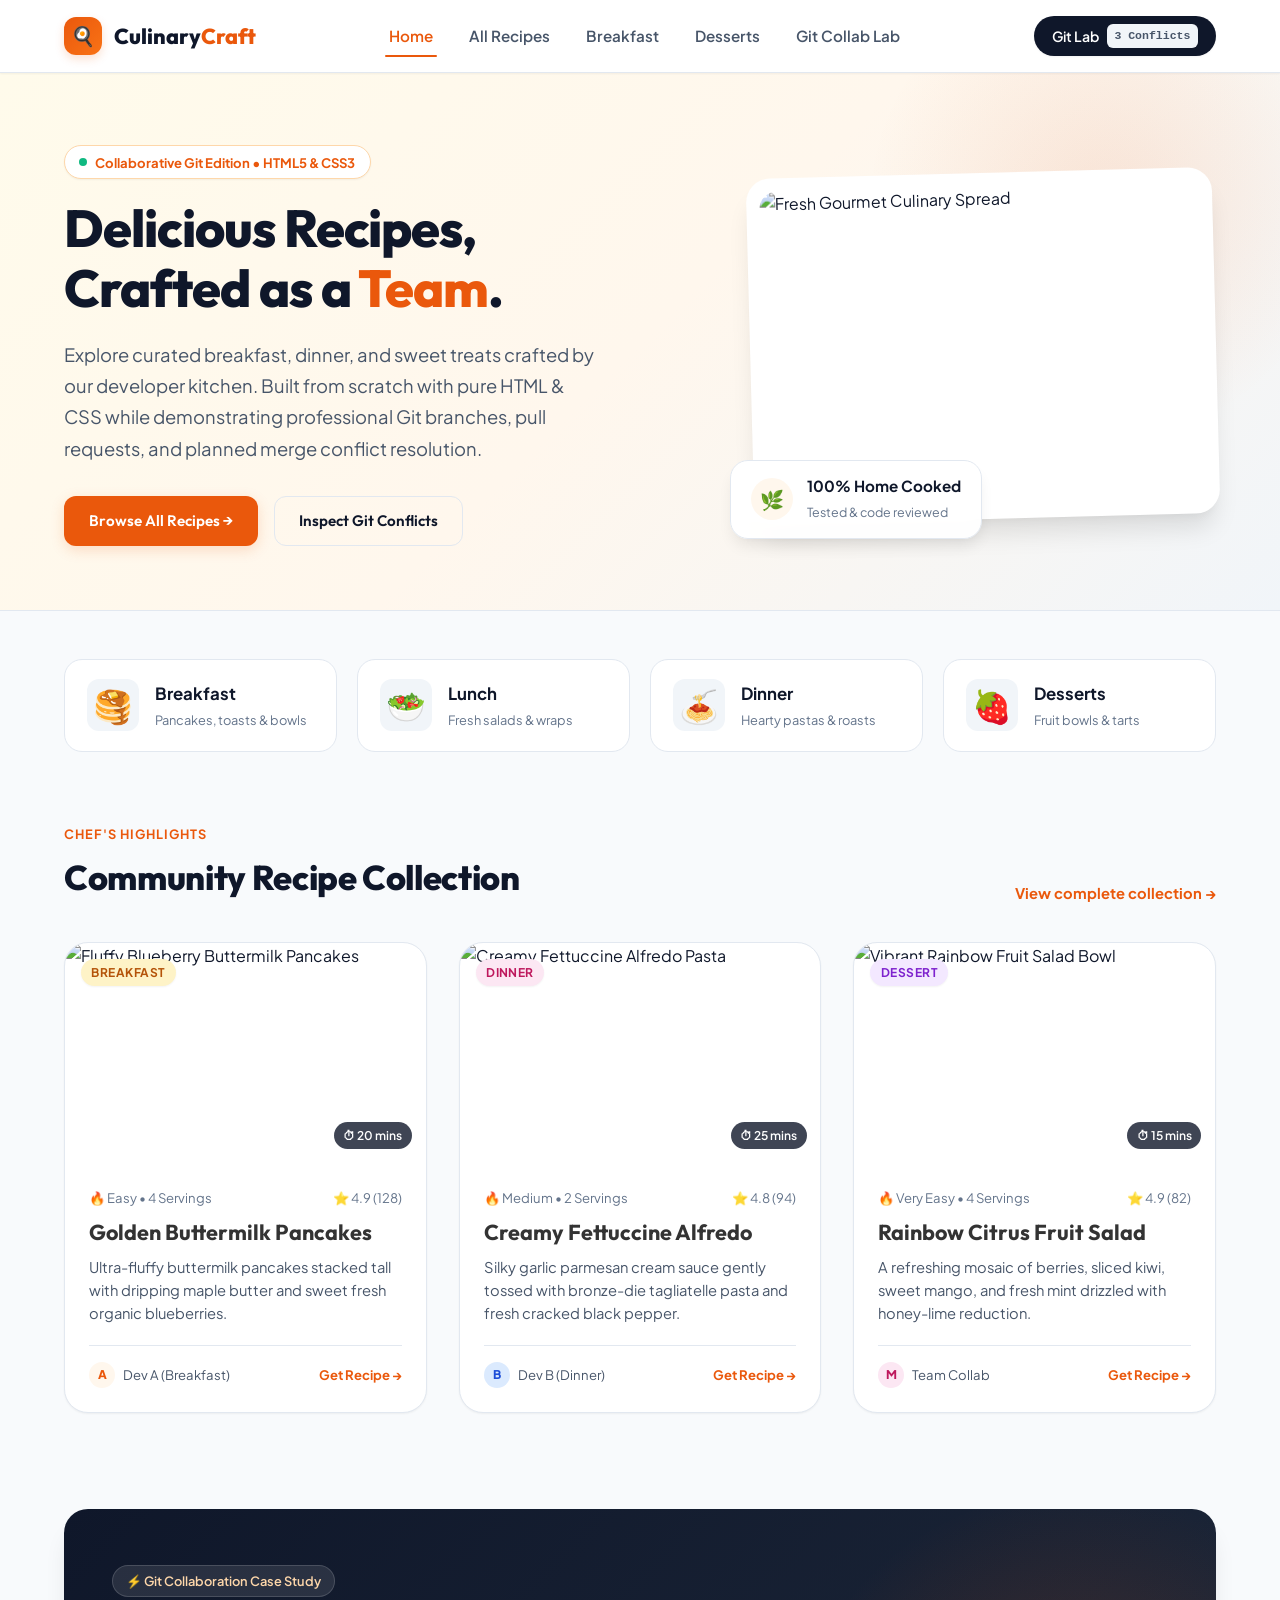
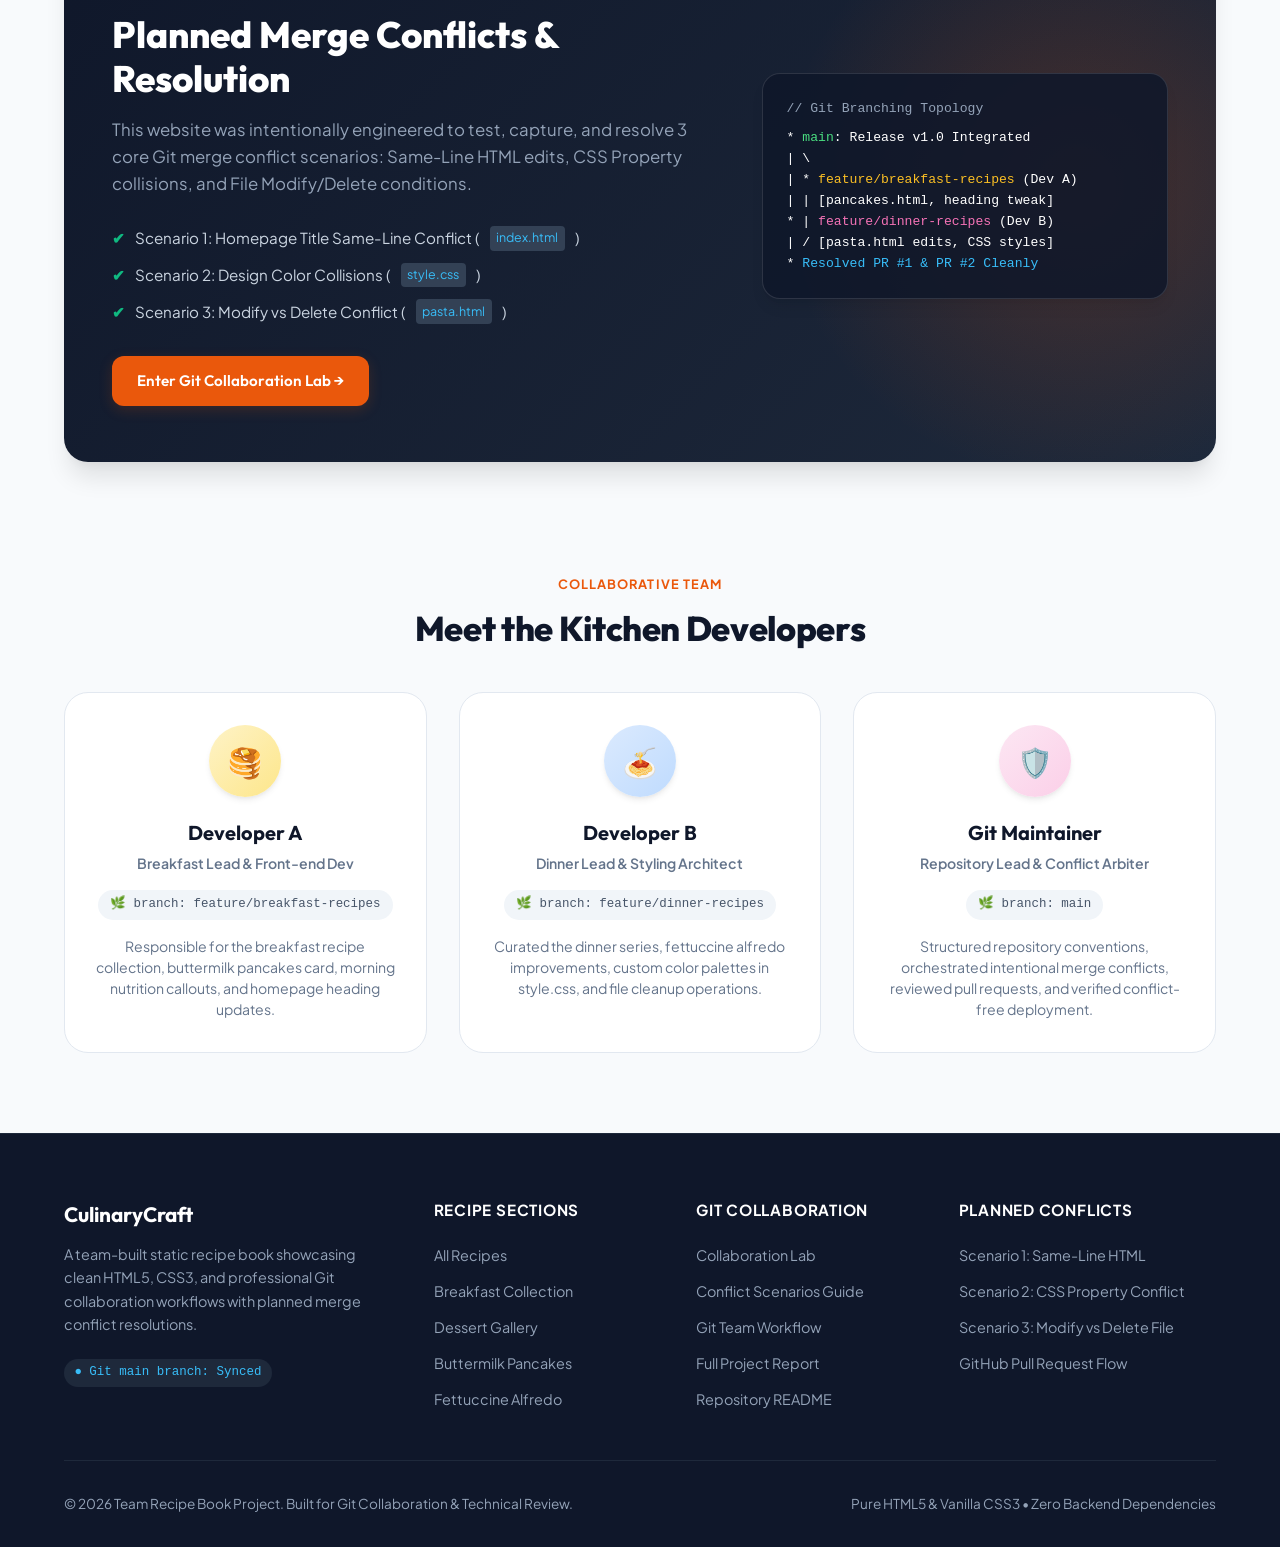
==== index.html @ 3c0c195a "feat: initial Team Recipe Book website with complete architecture" ====
<!DOCTYPE html>
<html lang="en">
<head>
  <meta charset="UTF-8">
  <meta name="viewport" content="width=device-width, initial-scale=1.0">
  <title>CulinaryCraft — Team Recipe Book & Git Collaboration Lab</title>
  <meta name="description" content="A collaborative recipe website built with HTML5 and CSS3, demonstrating real-world Git branching, merge conflicts, and GitHub pull requests.">
  <link rel="stylesheet" href="css/style.css">
  <link rel="stylesheet" href="css/recipes.css">
</head>
<body>

  <!-- Site Navigation -->
  <header class="site-header">
    <div class="container nav-wrapper">
      <a href="index.html" class="brand-logo" id="brand-logo">
        <span class="logo-badge">🍳</span>
        <span>Culinary<span class="accent">Craft</span></span>
      </a>

      <nav>
        <ul class="nav-links">
          <li><a href="index.html" class="active">Home</a></li>
          <li><a href="pages/recipes.html">All Recipes</a></li>
          <li><a href="pages/breakfast.html">Breakfast</a></li>
          <li><a href="pages/desserts.html">Desserts</a></li>
          <li><a href="pages/collaboration.html">Git Collab Lab</a></li>
        </ul>
      </nav>

      <div class="nav-actions">
        <a href="pages/collaboration.html" class="btn-lab" id="nav-lab-btn">
          <span>Git Lab</span>
          <span class="git-badge-pill">3 Conflicts</span>
        </a>
      </div>
    </div>
  </header>

  <main>
    <!-- Hero Banner -->
    <section class="hero">
      <div class="container hero-grid">
        <div class="hero-content">
          <div class="hero-tagline">
            <span class="dot"></span>
            <span>Collaborative Git Edition • HTML5 & CSS3</span>
          </div>
          <h1>Delicious Recipes,<br>Crafted as a <span class="highlight">Team</span>.</h1>
          <p class="hero-description">
            Explore curated breakfast, dinner, and sweet treats crafted by our developer kitchen. Built from scratch with pure HTML & CSS while demonstrating professional Git branches, pull requests, and planned merge conflict resolution.
          </p>
          <div class="hero-actions">
            <a href="pages/recipes.html" class="btn btn-primary" id="hero-explore-btn">Browse All Recipes →</a>
            <a href="pages/collaboration.html" class="btn btn-outline" id="hero-git-btn">Inspect Git Conflicts</a>
          </div>
        </div>

        <div class="hero-card-preview">
          <div class="hero-image-card">
            <img src="https://images.unsplash.com/photo-1546069901-ba9599a7e63c?auto=format&fit=crop&w=800&q=80" alt="Fresh Gourmet Culinary Spread" loading="eager">
          </div>
          <div class="floating-stat-badge">
            <div class="floating-stat-icon">🌿</div>
            <div class="floating-stat-text">
              <strong>100% Home Cooked</strong>
              <span>Tested & code reviewed</span>
            </div>
          </div>
        </div>
      </div>
    </section>

    <!-- Categories Section -->
    <section class="categories-section">
      <div class="container">
        <div class="categories-grid">
          <a href="pages/breakfast.html" class="category-card" id="cat-breakfast">
            <div class="category-icon">🥞</div>
            <div class="category-info">
              <h3>Breakfast</h3>
              <p>Pancakes, toasts & bowls</p>
            </div>
          </a>

          <a href="pages/recipes.html" class="category-card" id="cat-lunch">
            <div class="category-icon">🥗</div>
            <div class="category-info">
              <h3>Lunch</h3>
              <p>Fresh salads & wraps</p>
            </div>
          </a>

          <a href="pages/recipes.html" class="category-card" id="cat-dinner">
            <div class="category-icon">🍝</div>
            <div class="category-info">
              <h3>Dinner</h3>
              <p>Hearty pastas & roasts</p>
            </div>
          </a>

          <a href="pages/desserts.html" class="category-card" id="cat-dessert">
            <div class="category-icon">🍓</div>
            <div class="category-info">
              <h3>Desserts</h3>
              <p>Fruit bowls & tarts</p>
            </div>
          </a>
        </div>
      </div>
    </section>

    <!-- Featured Recipes Section -->
    <section class="recipe-section">
      <div class="container">
        <div class="section-header">
          <div class="section-title-wrap">
            <p class="section-subtitle">Chef's Highlights</p>
            <!-- 
              NOTE: This heading was the subject of Git Conflict Scenario 1!
              Original: <h2>Our Favorite Recipes</h2>
              Developer A: <h2>Breakfast Favorites</h2>
              Developer B: <h2>Community Recipe Collection</h2>
              Resolved: <h2>Community Recipe Collection</h2>
            -->
            <h2 class="section-title" id="featured-heading">Community Recipe Collection</h2>
          </div>
          <a href="pages/recipes.html" class="section-link">View complete collection →</a>
        </div>

        <div class="recipe-grid">
          <!-- Recipe Card 1: Pancakes (Developer A) -->
          <article class="recipe-card" id="recipe-card-pancakes">
            <div class="recipe-card-media">
              <span class="tag tag-breakfast recipe-card-tag">Breakfast</span>
              <img src="https://images.unsplash.com/photo-1528207776546-365bb710ee93?auto=format&fit=crop&w=800&q=80" alt="Fluffy Blueberry Buttermilk Pancakes" loading="lazy">
              <div class="recipe-card-cooktime">⏱ 20 mins</div>
            </div>
            <div class="recipe-card-body">
              <div class="recipe-meta-row">
                <span>🔥 Easy • 4 Servings</span>
                <span>⭐ 4.9 (128)</span>
              </div>
              <h3 class="recipe-title"><a href="recipes/pancakes.html">Golden Buttermilk Pancakes</a></h3>
              <p class="recipe-excerpt">
                Ultra-fluffy buttermilk pancakes stacked tall with dripping maple butter and sweet fresh organic blueberries.
              </p>
              <div class="recipe-footer">
                <div class="author-chip">
                  <span class="author-avatar">A</span>
                  <span>Dev A (Breakfast)</span>
                </div>
                <a href="recipes/pancakes.html" class="view-recipe-btn">Get Recipe →</a>
              </div>
            </div>
          </article>

          <!-- Recipe Card 2: Fettuccine Alfredo (Developer B / Conflict 3 Subject) -->
          <article class="recipe-card" id="recipe-card-pasta">
            <div class="recipe-card-media">
              <span class="tag tag-dinner recipe-card-tag">Dinner</span>
              <img src="https://images.unsplash.com/photo-1621996346565-e3d5d6281290?auto=format&fit=crop&w=800&q=80" alt="Creamy Fettuccine Alfredo Pasta" loading="lazy">
              <div class="recipe-card-cooktime">⏱ 25 mins</div>
            </div>
            <div class="recipe-card-body">
              <div class="recipe-meta-row">
                <span>🔥 Medium • 2 Servings</span>
                <span>⭐ 4.8 (94)</span>
              </div>
              <h3 class="recipe-title"><a href="recipes/pasta.html">Creamy Fettuccine Alfredo</a></h3>
              <p class="recipe-excerpt">
                Silky garlic parmesan cream sauce gently tossed with bronze-die tagliatelle pasta and fresh cracked black pepper.
              </p>
              <div class="recipe-footer">
                <div class="author-chip">
                  <span class="author-avatar" style="background:#dbeafe; color:#1d4ed8;">B</span>
                  <span>Dev B (Dinner)</span>
                </div>
                <a href="recipes/pasta.html" class="view-recipe-btn">Get Recipe →</a>
              </div>
            </div>
          </article>

          <!-- Recipe Card 3: Fresh Fruit Salad (Shared/Collaboration) -->
          <article class="recipe-card" id="recipe-card-fruitsalad">
            <div class="recipe-card-media">
              <span class="tag tag-dessert recipe-card-tag">Dessert</span>
              <img src="https://images.unsplash.com/photo-1519996529931-28324d5a630e?auto=format&fit=crop&w=800&q=80" alt="Vibrant Rainbow Fruit Salad Bowl" loading="lazy">
              <div class="recipe-card-cooktime">⏱ 15 mins</div>
            </div>
            <div class="recipe-card-body">
              <div class="recipe-meta-row">
                <span>🔥 Very Easy • 4 Servings</span>
                <span>⭐ 4.9 (82)</span>
              </div>
              <h3 class="recipe-title"><a href="recipes/fruit-salad.html">Rainbow Citrus Fruit Salad</a></h3>
              <p class="recipe-excerpt">
                A refreshing mosaic of berries, sliced kiwi, sweet mango, and fresh mint drizzled with honey-lime reduction.
              </p>
              <div class="recipe-footer">
                <div class="author-chip">
                  <span class="author-avatar" style="background:#fce7f3; color:#be185d;">M</span>
                  <span>Team Collab</span>
                </div>
                <a href="recipes/fruit-salad.html" class="view-recipe-btn">Get Recipe →</a>
              </div>
            </div>
          </article>
        </div>
      </div>
    </section>

    <!-- Git Collaboration Lab Highlight Banner -->
    <section class="container">
      <div class="collab-banner">
        <div class="collab-banner-grid">
          <div>
            <div class="collab-badge">
              <span>⚡ Git Collaboration Case Study</span>
            </div>
            <h2>Planned Merge Conflicts & Resolution</h2>
            <p>
              This website was intentionally engineered to test, capture, and resolve 3 core Git merge conflict scenarios: Same-Line HTML edits, CSS Property collisions, and File Modify/Delete conditions.
            </p>
            <ul class="collab-features-list">
              <li><span class="check">✔</span> Scenario 1: Homepage Title Same-Line Conflict (<span class="code-pill">index.html</span>)</li>
              <li><span class="check">✔</span> Scenario 2: Design Color Collisions (<span class="code-pill">style.css</span>)</li>
              <li><span class="check">✔</span> Scenario 3: Modify vs Delete Conflict (<span class="code-pill">pasta.html</span>)</li>
            </ul>
            <a href="pages/collaboration.html" class="btn btn-primary" id="btn-view-lab">
              Enter Git Collaboration Lab →
            </a>
          </div>

          <div class="branch-visual-box">
            <div style="color: #94a3b8; margin-bottom: 0.5rem;">// Git Branching Topology</div>
            <div>* <span style="color: #4ade80;">main</span>: Release v1.0 Integrated</div>
            <div>| \</div>
            <div>|  * <span style="color: #fbbf24;">feature/breakfast-recipes</span> (Dev A)</div>
            <div>|  |  [pancakes.html, heading tweak]</div>
            <div>*  | <span style="color: #f472b6;">feature/dinner-recipes</span> (Dev B)</div>
            <div>| /   [pasta.html edits, CSS styles]</div>
            <div>* <span style="color: #38bdf8;">Resolved PR #1 & PR #2 Cleanly</span></div>
          </div>
        </div>
      </div>
    </section>

    <!-- Team Contributors Section -->
    <section class="team-section">
      <div class="container">
        <div class="section-header" style="justify-content: center; text-align: center;">
          <div class="section-title-wrap">
            <p class="section-subtitle">Collaborative Team</p>
            <h2 class="section-title">Meet the Kitchen Developers</h2>
          </div>
        </div>

        <div class="team-grid">
          <!-- Developer A -->
          <div class="contributor-card" id="card-dev-a">
            <div class="contributor-avatar-large avatar-a">🥞</div>
            <h3>Developer A</h3>
            <p class="contributor-role">Breakfast Lead & Front-end Dev</p>
            <div class="contributor-branch">
              <span>🌿 branch: feature/breakfast-recipes</span>
            </div>
            <p>
              Responsible for the breakfast recipe collection, buttermilk pancakes card, morning nutrition callouts, and homepage heading updates.
            </p>
          </div>

          <!-- Developer B -->
          <div class="contributor-card" id="card-dev-b">
            <div class="contributor-avatar-large avatar-b">🍝</div>
            <h3>Developer B</h3>
            <p class="contributor-role">Dinner Lead & Styling Architect</p>
            <div class="contributor-branch">
              <span>🌿 branch: feature/dinner-recipes</span>
            </div>
            <p>
              Curated the dinner series, fettuccine alfredo improvements, custom color palettes in style.css, and file cleanup operations.
            </p>
          </div>

          <!-- Maintainer -->
          <div class="contributor-card" id="card-maintainer">
            <div class="contributor-avatar-large avatar-maintainer">🛡️</div>
            <h3>Git Maintainer</h3>
            <p class="contributor-role">Repository Lead & Conflict Arbiter</p>
            <div class="contributor-branch">
              <span>🌿 branch: main</span>
            </div>
            <p>
              Structured repository conventions, orchestrated intentional merge conflicts, reviewed pull requests, and verified conflict-free deployment.
            </p>
          </div>
        </div>
      </div>
    </section>
  </main>

  <!-- Site Footer -->
  <footer class="site-footer">
    <div class="container">
      <div class="footer-grid">
        <div class="footer-brand">
          <h4>CulinaryCraft</h4>
          <p>
            A team-built static recipe book showcasing clean HTML5, CSS3, and professional Git collaboration workflows with planned merge conflict resolutions.
          </p>
          <div class="git-status-tag">
            <span>● Git main branch: Synced</span>
          </div>
        </div>

        <div class="footer-col">
          <h5>Recipe Sections</h5>
          <ul>
            <li><a href="pages/recipes.html">All Recipes</a></li>
            <li><a href="pages/breakfast.html">Breakfast Collection</a></li>
            <li><a href="pages/desserts.html">Dessert Gallery</a></li>
            <li><a href="recipes/pancakes.html">Buttermilk Pancakes</a></li>
            <li><a href="recipes/pasta.html">Fettuccine Alfredo</a></li>
          </ul>
        </div>

        <div class="footer-col">
          <h5>Git Collaboration</h5>
          <ul>
            <li><a href="pages/collaboration.html">Collaboration Lab</a></li>
            <li><a href="docs/conflict-scenarios.md">Conflict Scenarios Guide</a></li>
            <li><a href="docs/git-workflow.md">Git Team Workflow</a></li>
            <li><a href="docs/project-report.md">Full Project Report</a></li>
            <li><a href="README.md">Repository README</a></li>
          </ul>
        </div>

        <div class="footer-col">
          <h5>Planned Conflicts</h5>
          <ul>
            <li><a href="pages/collaboration.html#scenario-1">Scenario 1: Same-Line HTML</a></li>
            <li><a href="pages/collaboration.html#scenario-2">Scenario 2: CSS Property Conflict</a></li>
            <li><a href="pages/collaboration.html#scenario-3">Scenario 3: Modify vs Delete File</a></li>
            <li><a href="pages/collaboration.html#pr-workflow">GitHub Pull Request Flow</a></li>
          </ul>
        </div>
      </div>

      <div class="footer-bottom">
        <p>© 2026 Team Recipe Book Project. Built for Git Collaboration & Technical Review.</p>
        <p>Pure HTML5 & Vanilla CSS3 • Zero Backend Dependencies</p>
      </div>
    </div>
  </footer>

</body>
</html>
---- css/style.css ----
/* ==========================================================================
   TEAM RECIPE BOOK - GLOBAL DESIGN SYSTEM
   Modern, Responsive, and Crafted with Pure HTML5 & CSS3
   ========================================================================== */

@import url('https://fonts.googleapis.com/css2?family=Outfit:wght@400;500;600;700;800&family=Plus+Jakarta+Sans:wght@400;500;600;700&family=Playfair+Display:ital,wght@0,600;0,700;1,600&display=swap');

:root {
  /* Color Palette */
  --primary: #ea580c;
  --primary-hover: #c2410c;
  --primary-subtle: #fff7ed;
  --primary-glow: rgba(234, 88, 12, 0.18);
  
  --secondary: #0f172a;
  --secondary-light: #1e293b;
  
  --accent-emerald: #10b981;
  --accent-amber: #f59e0b;
  --accent-rose: #f43f5e;
  --accent-indigo: #6366f1;
  
  /* Neutral Shades */
  --bg-main: #f8fafc;
  --bg-surface: #ffffff;
  --bg-subtle: #f1f5f9;
  --border-color: #e2e8f0;
  --border-focus: #ea580c;
  
  --text-primary: #0f172a;
  --text-secondary: #475569;
  --text-muted: #64748b;
  --text-inverse: #ffffff;

  /* Typography */
  --font-heading: 'Outfit', sans-serif;
  --font-serif: 'Playfair Display', Georgia, serif;
  --font-body: 'Plus Jakarta Sans', -apple-system, BlinkMacSystemFont, 'Segoe UI', Roboto, sans-serif;
  --font-code: 'SFMono-Regular', Consolas, 'Liberation Mono', Menlo, monospace;

  /* Shadows & Elevation */
  --shadow-sm: 0 1px 2px 0 rgb(0 0 0 / 0.05);
  --shadow-md: 0 4px 6px -1px rgb(0 0 0 / 0.08), 0 2px 4px -2px rgb(0 0 0 / 0.06);
  --shadow-lg: 0 10px 15px -3px rgb(0 0 0 / 0.08), 0 4px 6px -4px rgb(0 0 0 / 0.04);
  --shadow-xl: 0 20px 25px -5px rgb(0 0 0 / 0.1), 0 8px 10px -6px rgb(0 0 0 / 0.05);
  --shadow-hover: 0 20px 30px -10px rgba(234, 88, 12, 0.15);

  /* Transitions & Radii */
  --radius-sm: 8px;
  --radius-md: 12px;
  --radius-lg: 18px;
  --radius-xl: 24px;
  --radius-full: 9999px;
  --transition: all 0.25s cubic-bezier(0.4, 0, 0.2, 1);
}

/* Base Styles */
* {
  box-sizing: border-box;
  margin: 0;
  padding: 0;
}

html {
  scroll-behavior: smooth;
  font-size: 16px;
}

body {
  font-family: var(--font-body);
  background-color: var(--bg-main);
  color: var(--text-primary);
  line-height: 1.6;
  -webkit-font-smoothing: antialiased;
}

a {
  color: inherit;
  text-decoration: none;
  transition: var(--transition);
}

img {
  max-width: 100%;
  height: auto;
  display: block;
}

ul, ol {
  list-style-position: inside;
}

/* Layout Containers */
.container {
  max-width: 1200px;
  margin: 0 auto;
  padding: 0 1.5rem;
}

.container-narrow {
  max-width: 900px;
  margin: 0 auto;
  padding: 0 1.5rem;
}

/* ==========================================================================
   NAVIGATION BAR
   ========================================================================== */
.site-header {
  position: sticky;
  top: 0;
  z-index: 100;
  background-color: rgba(255, 255, 255, 0.92);
  backdrop-filter: blur(12px);
  -webkit-backdrop-filter: blur(12px);
  border-bottom: 1px solid var(--border-color);
  box-shadow: var(--shadow-sm);
}

.nav-wrapper {
  display: flex;
  align-items: center;
  justify-content: space-between;
  height: 72px;
}

.brand-logo {
  display: flex;
  align-items: center;
  gap: 0.75rem;
  font-family: var(--font-heading);
  font-weight: 800;
  font-size: 1.35rem;
  color: var(--secondary);
}

.logo-badge {
  background: linear-gradient(135deg, var(--primary) 0%, #f97316 100%);
  color: white;
  width: 38px;
  height: 38px;
  border-radius: var(--radius-md);
  display: flex;
  align-items: center;
  justify-content: center;
  font-size: 1.2rem;
  box-shadow: 0 4px 10px var(--primary-glow);
}

.brand-logo span.accent {
  color: var(--primary);
}

.nav-links {
  display: flex;
  align-items: center;
  gap: 1.75rem;
  list-style: none;
}

.nav-links a {
  font-weight: 600;
  font-size: 0.95rem;
  color: var(--text-secondary);
  padding: 0.5rem 0.25rem;
  position: relative;
}

.nav-links a:hover,
.nav-links a.active {
  color: var(--primary);
}

.nav-links a.active::after {
  content: '';
  position: absolute;
  bottom: -4px;
  left: 0;
  right: 0;
  height: 2px;
  background-color: var(--primary);
  border-radius: var(--radius-full);
}

.nav-actions {
  display: flex;
  align-items: center;
  gap: 1rem;
}

.btn-lab {
  display: inline-flex;
  align-items: center;
  gap: 0.5rem;
  background-color: var(--secondary);
  color: var(--text-inverse);
  padding: 0.55rem 1.15rem;
  border-radius: var(--radius-full);
  font-weight: 600;
  font-size: 0.88rem;
  box-shadow: var(--shadow-sm);
  transition: var(--transition);
}

.btn-lab:hover {
  background-color: #334155;
  transform: translateY(-1px);
  color: white;
}

.git-badge-pill {
  background-color: #f1f5f9;
  color: #475569;
  padding: 0.15rem 0.45rem;
  border-radius: 6px;
  font-family: var(--font-code);
  font-size: 0.72rem;
  font-weight: 700;
}

/* ==========================================================================
   BUTTONS & BADGES
   ========================================================================== */
.btn {
  display: inline-flex;
  align-items: center;
  justify-content: center;
  gap: 0.5rem;
  padding: 0.75rem 1.5rem;
  font-size: 0.95rem;
  font-weight: 600;
  font-family: var(--font-heading);
  border-radius: var(--radius-md);
  cursor: pointer;
  border: 1px solid transparent;
  transition: var(--transition);
}

.btn-primary {
  background-color: var(--primary);
  color: white;
  box-shadow: 0 4px 14px var(--primary-glow);
}

.btn-primary:hover {
  background-color: var(--primary-hover);
  transform: translateY(-2px);
  box-shadow: 0 6px 18px rgba(234, 88, 12, 0.3);
  color: white;
}

.btn-outline {
  background-color: transparent;
  border-color: var(--border-color);
  color: var(--text-primary);
}

.btn-outline:hover {
  border-color: var(--text-primary);
  background-color: white;
  transform: translateY(-1px);
}

.tag {
  display: inline-flex;
  align-items: center;
  gap: 0.3rem;
  padding: 0.25rem 0.65rem;
  font-size: 0.75rem;
  font-weight: 700;
  text-transform: uppercase;
  letter-spacing: 0.04em;
  border-radius: var(--radius-full);
}

.tag-breakfast { background-color: #fef3c7; color: #b45309; }
.tag-lunch     { background-color: #e0f2fe; color: #0369a1; }
.tag-dinner    { background-color: #fce7f3; color: #be185d; }
.tag-dessert   { background-color: #f3e8ff; color: #7e22ce; }
.tag-git       { background-color: #e2e8f0; color: #334155; }

/* ==========================================================================
   HERO BANNER
   ========================================================================== */
.hero {
  position: relative;
  background: linear-gradient(135deg, #fffbeb 0%, #fff7ed 50%, #f1f5f9 100%);
  padding: 4.5rem 0 4rem;
  border-bottom: 1px solid var(--border-color);
  overflow: hidden;
}

.hero::before {
  content: '';
  position: absolute;
  top: -20%;
  right: -5%;
  width: 480px;
  height: 480px;
  background: radial-gradient(circle, rgba(234, 88, 12, 0.12) 0%, transparent 70%);
  border-radius: 50%;
  pointer-events: none;
}

.hero-grid {
  display: grid;
  grid-template-columns: 1.15fr 0.85fr;
  align-items: center;
  gap: 3.5rem;
}

.hero-tagline {
  display: inline-flex;
  align-items: center;
  gap: 0.5rem;
  background: white;
  padding: 0.35rem 0.9rem;
  border-radius: var(--radius-full);
  font-size: 0.82rem;
  font-weight: 700;
  color: var(--primary);
  border: 1px solid #fed7aa;
  margin-bottom: 1.25rem;
  box-shadow: var(--shadow-sm);
}

.hero-tagline span.dot {
  width: 8px;
  height: 8px;
  border-radius: 50%;
  background-color: var(--accent-emerald);
}

.hero h1 {
  font-family: var(--font-heading);
  font-size: 3.25rem;
  font-weight: 800;
  line-height: 1.15;
  color: var(--secondary);
  margin-bottom: 1.25rem;
  letter-spacing: -0.02em;
}

.hero h1 span.highlight {
  color: var(--primary);
  position: relative;
}

.hero-description {
  font-size: 1.15rem;
  color: var(--text-secondary);
  line-height: 1.7;
  margin-bottom: 2rem;
  max-width: 540px;
}

.hero-actions {
  display: flex;
  align-items: center;
  gap: 1rem;
  flex-wrap: wrap;
}

.hero-card-preview {
  position: relative;
}

.hero-image-card {
  position: relative;
  background: white;
  padding: 0.75rem;
  border-radius: var(--radius-xl);
  box-shadow: var(--shadow-xl);
  border: 1px solid rgba(255, 255, 255, 0.8);
  transform: rotate(-1.5deg);
  transition: var(--transition);
}

.hero-image-card:hover {
  transform: rotate(0deg) scale(1.02);
}

.hero-image-card img {
  border-radius: var(--radius-lg);
  width: 100%;
  height: 320px;
  object-fit: cover;
}

.floating-stat-badge {
  position: absolute;
  bottom: -20px;
  left: -20px;
  background: rgba(255, 255, 255, 0.95);
  backdrop-filter: blur(8px);
  padding: 0.85rem 1.25rem;
  border-radius: var(--radius-lg);
  box-shadow: var(--shadow-lg);
  border: 1px solid var(--border-color);
  display: flex;
  align-items: center;
  gap: 0.85rem;
}

.floating-stat-icon {
  width: 42px;
  height: 42px;
  border-radius: 50%;
  background-color: var(--primary-subtle);
  color: var(--primary);
  display: flex;
  align-items: center;
  justify-content: center;
  font-size: 1.2rem;
}

.floating-stat-text strong {
  display: block;
  font-size: 0.95rem;
  color: var(--secondary);
}

.floating-stat-text span {
  font-size: 0.78rem;
  color: var(--text-muted);
}

/* ==========================================================================
   CATEGORY BAR
   ========================================================================== */
.categories-section {
  padding: 3rem 0 1.5rem;
}

.categories-grid {
  display: grid;
  grid-template-columns: repeat(4, 1fr);
  gap: 1.25rem;
}

.category-card {
  display: flex;
  align-items: center;
  gap: 1rem;
  padding: 1.2rem 1.35rem;
  background: white;
  border: 1px solid var(--border-color);
  border-radius: var(--radius-lg);
  transition: var(--transition);
}

.category-card:hover {
  transform: translateY(-3px);
  border-color: var(--primary);
  box-shadow: var(--shadow-hover);
}

.category-icon {
  font-size: 2rem;
  width: 52px;
  height: 52px;
  border-radius: var(--radius-md);
  display: flex;
  align-items: center;
  justify-content: center;
  background: var(--bg-subtle);
}

.category-info h3 {
  font-size: 1.05rem;
  font-weight: 700;
  color: var(--secondary);
  margin-bottom: 0.15rem;
}

.category-info p {
  font-size: 0.8rem;
  color: var(--text-muted);
}

/* ==========================================================================
   SECTION HEADERS
   ========================================================================== */
.section-header {
  margin-bottom: 2.25rem;
  display: flex;
  align-items: flex-end;
  justify-content: space-between;
  gap: 1rem;
}

.section-title-wrap {
  max-width: 650px;
}

.section-subtitle {
  text-transform: uppercase;
  font-size: 0.8rem;
  font-weight: 700;
  letter-spacing: 0.08em;
  color: var(--primary);
  margin-bottom: 0.4rem;
}

/* Important: This heading will be the focal point of Conflict Scenario 1! */
.section-title {
  font-family: var(--font-heading);
  font-size: 2.15rem;
  font-weight: 800;
  color: var(--secondary);
  letter-spacing: -0.01em;
}

.section-link {
  font-weight: 700;
  font-size: 0.92rem;
  color: var(--primary);
  display: inline-flex;
  align-items: center;
  gap: 0.35rem;
}

.section-link:hover {
  color: var(--primary-hover);
  transform: translateX(3px);
}

/* ==========================================================================
   RECIPE CARD GRID
   ========================================================================== */
.recipe-section {
  padding: 3rem 0 4rem;
}

.recipe-grid {
  display: grid;
  grid-template-columns: repeat(auto-fill, minmax(320px, 1fr));
  gap: 2rem;
}

.recipe-card {
  background: white;
  border-radius: var(--radius-xl);
  overflow: hidden;
  border: 1px solid var(--border-color);
  box-shadow: var(--shadow-sm);
  display: flex;
  flex-direction: column;
  transition: var(--transition);
}

.recipe-card:hover {
  transform: translateY(-6px);
  box-shadow: var(--shadow-xl);
  border-color: #cbd5e1;
}

.recipe-card-media {
  position: relative;
  height: 220px;
  overflow: hidden;
}

.recipe-card-media img {
  width: 100%;
  height: 100%;
  object-fit: cover;
  transition: transform 0.4s ease;
}

.recipe-card:hover .recipe-card-media img {
  transform: scale(1.05);
}

.recipe-card-tag {
  position: absolute;
  top: 1rem;
  left: 1rem;
  z-index: 2;
  box-shadow: var(--shadow-sm);
}

.recipe-card-cooktime {
  position: absolute;
  bottom: 0.85rem;
  right: 0.85rem;
  background: rgba(15, 23, 42, 0.8);
  backdrop-filter: blur(6px);
  color: white;
  padding: 0.25rem 0.6rem;
  border-radius: var(--radius-full);
  font-size: 0.75rem;
  font-weight: 600;
  display: flex;
  align-items: center;
  gap: 0.35rem;
}

.recipe-card-body {
  padding: 1.5rem;
  display: flex;
  flex-direction: column;
  flex-grow: 1;
}

.recipe-meta-row {
  display: flex;
  align-items: center;
  justify-content: space-between;
  margin-bottom: 0.65rem;
  font-size: 0.82rem;
  color: var(--text-muted);
}

/* Conflict Scenario 2 styling target: .recipe-title */
.recipe-title {
  font-family: var(--font-heading);
  font-size: 1.35rem;
  font-weight: 700;
  color: #333333; /* Base color before conflict branches */
  margin-bottom: 0.65rem;
  line-height: 1.3;
  transition: var(--transition);
}

.recipe-card:hover .recipe-title {
  color: var(--primary);
}

.recipe-excerpt {
  color: var(--text-secondary);
  font-size: 0.92rem;
  line-height: 1.55;
  margin-bottom: 1.25rem;
  flex-grow: 1;
}

.recipe-footer {
  display: flex;
  align-items: center;
  justify-content: space-between;
  padding-top: 1rem;
  border-top: 1px solid var(--border-color);
  font-size: 0.82rem;
}

.author-chip {
  display: flex;
  align-items: center;
  gap: 0.5rem;
  color: var(--text-secondary);
}

.author-avatar {
  width: 26px;
  height: 26px;
  border-radius: 50%;
  background-color: var(--primary-subtle);
  color: var(--primary);
  display: flex;
  align-items: center;
  justify-content: center;
  font-size: 0.75rem;
  font-weight: 800;
}

.view-recipe-btn {
  font-weight: 700;
  color: var(--primary);
  display: inline-flex;
  align-items: center;
  gap: 0.3rem;
}

.view-recipe-btn:hover {
  text-decoration: underline;
}

/* ==========================================================================
   COLLABORATION LAB TEASER BANNER
   ========================================================================== */
.collab-banner {
  background: linear-gradient(135deg, #0f172a 0%, #1e293b 100%);
  color: white;
  border-radius: var(--radius-xl);
  padding: 3.5rem 3rem;
  margin: 2rem 0 4rem;
  position: relative;
  overflow: hidden;
  box-shadow: var(--shadow-xl);
}

.collab-banner::after {
  content: '';
  position: absolute;
  top: 0;
  right: 0;
  bottom: 0;
  width: 40%;
  background: radial-gradient(circle at 70% 50%, rgba(234, 88, 12, 0.22) 0%, transparent 70%);
  pointer-events: none;
}

.collab-banner-grid {
  display: grid;
  grid-template-columns: 1.2fr 0.8fr;
  align-items: center;
  gap: 2.5rem;
  position: relative;
  z-index: 2;
}

.collab-badge {
  display: inline-flex;
  align-items: center;
  gap: 0.5rem;
  background: rgba(255, 255, 255, 0.1);
  border: 1px solid rgba(255, 255, 255, 0.15);
  padding: 0.3rem 0.8rem;
  border-radius: var(--radius-full);
  font-size: 0.8rem;
  font-weight: 600;
  color: #fed7aa;
  margin-bottom: 1rem;
}

.collab-banner h2 {
  font-family: var(--font-heading);
  font-size: 2.3rem;
  font-weight: 800;
  line-height: 1.2;
  margin-bottom: 1rem;
}

.collab-banner p {
  color: #94a3b8;
  font-size: 1.05rem;
  line-height: 1.6;
  margin-bottom: 1.75rem;
}

.collab-features-list {
  list-style: none;
  display: flex;
  flex-direction: column;
  gap: 0.75rem;
  margin-bottom: 2rem;
}

.collab-features-list li {
  display: flex;
  align-items: center;
  gap: 0.65rem;
  font-size: 0.95rem;
  color: #cbd5e1;
}

.collab-features-list li span.check {
  color: var(--accent-emerald);
  font-weight: 800;
}

.branch-visual-box {
  background: rgba(15, 23, 42, 0.85);
  border: 1px solid rgba(255, 255, 255, 0.12);
  border-radius: var(--radius-lg);
  padding: 1.5rem;
  font-family: var(--font-code);
  font-size: 0.82rem;
  line-height: 1.6;
  box-shadow: var(--shadow-lg);
}

.code-pill {
  display: inline-block;
  padding: 0.15rem 0.4rem;
  border-radius: 4px;
  background: #334155;
  color: #38bdf8;
  font-size: 0.78rem;
}

/* ==========================================================================
   TEAM CONTRIBUTORS SECTION
   ========================================================================== */
.team-section {
  padding: 3rem 0 5rem;
}

.team-grid {
  display: grid;
  grid-template-columns: repeat(3, 1fr);
  gap: 2rem;
}

.contributor-card {
  background: white;
  border: 1px solid var(--border-color);
  border-radius: var(--radius-xl);
  padding: 2rem 1.75rem;
  text-align: center;
  transition: var(--transition);
  position: relative;
}

.contributor-card:hover {
  transform: translateY(-5px);
  box-shadow: var(--shadow-lg);
  border-color: #cbd5e1;
}

.contributor-avatar-large {
  width: 72px;
  height: 72px;
  margin: 0 auto 1.25rem;
  border-radius: 50%;
  display: flex;
  align-items: center;
  justify-content: center;
  font-size: 1.8rem;
  box-shadow: var(--shadow-md);
}

.avatar-a { background: linear-gradient(135deg, #fef3c7, #fde68a); color: #b45309; }
.avatar-b { background: linear-gradient(135deg, #dbeafe, #bfdbfe); color: #1d4ed8; }
.avatar-maintainer { background: linear-gradient(135deg, #fce7f3, #fbcfe8); color: #be185d; }

.contributor-card h3 {
  font-family: var(--font-heading);
  font-size: 1.25rem;
  font-weight: 700;
  margin-bottom: 0.25rem;
}

.contributor-role {
  font-size: 0.85rem;
  font-weight: 600;
  color: var(--primary);
  margin-bottom: 0.85rem;
}

.contributor-branch {
  display: inline-flex;
  align-items: center;
  gap: 0.4rem;
  background: var(--bg-subtle);
  padding: 0.3rem 0.75rem;
  border-radius: var(--radius-full);
  font-family: var(--font-code);
  font-size: 0.78rem;
  color: var(--text-secondary);
  margin-bottom: 1rem;
}

.contributor-card p {
  font-size: 0.88rem;
  color: var(--text-muted);
  line-height: 1.5;
}

/* ==========================================================================
   FOOTER
   ========================================================================== */
.site-footer {
  background-color: var(--secondary);
  color: #94a3b8;
  padding: 4rem 0 2rem;
  border-top: 1px solid #1e293b;
}

.footer-grid {
  display: grid;
  grid-template-columns: 1.5fr 1fr 1fr 1.2fr;
  gap: 3rem;
  margin-bottom: 3rem;
}

.footer-brand h4 {
  font-family: var(--font-heading);
  color: white;
  font-size: 1.3rem;
  margin-bottom: 0.75rem;
}

.footer-brand p {
  font-size: 0.9rem;
  line-height: 1.6;
  margin-bottom: 1.25rem;
}

.footer-col h5 {
  color: white;
  font-size: 0.95rem;
  font-weight: 700;
  text-transform: uppercase;
  letter-spacing: 0.05em;
  margin-bottom: 1.25rem;
}

.footer-col ul {
  list-style: none;
  display: flex;
  flex-direction: column;
  gap: 0.65rem;
}

.footer-col ul a {
  color: #94a3b8;
  font-size: 0.9rem;
}

.footer-col ul a:hover {
  color: white;
  padding-left: 4px;
}

.footer-bottom {
  border-top: 1px solid #1e293b;
  padding-top: 2rem;
  display: flex;
  align-items: center;
  justify-content: space-between;
  font-size: 0.85rem;
  flex-wrap: wrap;
  gap: 1rem;
}

.git-status-tag {
  display: inline-flex;
  align-items: center;
  gap: 0.4rem;
  background-color: #1e293b;
  padding: 0.25rem 0.65rem;
  border-radius: var(--radius-full);
  color: #38bdf8;
  font-family: var(--font-code);
  font-size: 0.78rem;
}

/* ==========================================================================
   RESPONSIVE DESIGN (TABLET & MOBILE)
   ========================================================================== */
@media (max-width: 992px) {
  .hero-grid,
  .collab-banner-grid {
    grid-template-columns: 1fr;
    gap: 2.5rem;
  }
  
  .hero h1 {
    font-size: 2.5rem;
  }
  
  .categories-grid {
    grid-template-columns: repeat(2, 1fr);
  }

  .team-grid {
    grid-template-columns: 1fr;
  }

  .footer-grid {
    grid-template-columns: 1fr 1fr;
    gap: 2rem;
  }
}

@media (max-width: 768px) {
  .nav-wrapper {
    height: auto;
    padding: 1rem 0;
    flex-wrap: wrap;
    gap: 1rem;
  }

  .nav-links {
    order: 3;
    width: 100%;
    justify-content: space-between;
    padding-top: 0.75rem;
    border-top: 1px solid var(--border-color);
  }

  .categories-grid {
    grid-template-columns: 1fr;
  }

  .section-header {
    flex-direction: column;
    align-items: flex-start;
  }

  .footer-grid {
    grid-template-columns: 1fr;
  }
}
---- css/recipes.css ----
/* ==========================================================================
   RECIPES & COLLABORATION LAB SPECIFIC STYLES
   ========================================================================== */

/* Breadcrumbs */
.breadcrumb-nav {
  padding: 1.25rem 0;
  font-size: 0.85rem;
  color: var(--text-muted);
}

.breadcrumb-list {
  display: flex;
  align-items: center;
  gap: 0.5rem;
  list-style: none;
}

.breadcrumb-list a {
  color: var(--text-secondary);
  font-weight: 500;
}

.breadcrumb-list a:hover {
  color: var(--primary);
}

.breadcrumb-separator {
  color: #cbd5e1;
}

.breadcrumb-current {
  color: var(--primary);
  font-weight: 600;
}

/* ==========================================================================
   RECIPE DETAIL PAGE HEADER & HERO
   ========================================================================== */
.recipe-detail-header {
  padding: 1.5rem 0 2.5rem;
}

.recipe-header-top {
  display: flex;
  align-items: center;
  justify-content: space-between;
  gap: 1rem;
  margin-bottom: 1rem;
  flex-wrap: wrap;
}

.recipe-header-tags {
  display: flex;
  align-items: center;
  gap: 0.5rem;
}

.recipe-header-title {
  font-family: var(--font-heading);
  font-size: 3rem;
  font-weight: 800;
  line-height: 1.15;
  color: var(--secondary);
  margin-bottom: 1rem;
}

.recipe-header-subtitle {
  font-size: 1.2rem;
  color: var(--text-secondary);
  max-width: 780px;
  line-height: 1.6;
  margin-bottom: 1.75rem;
}

/* Recipe Meta Bar (Key Info) */
.recipe-meta-bar {
  display: grid;
  grid-template-columns: repeat(5, 1fr);
  gap: 1rem;
  background: white;
  padding: 1.25rem 1.75rem;
  border-radius: var(--radius-xl);
  border: 1px solid var(--border-color);
  box-shadow: var(--shadow-sm);
  margin-bottom: 2.5rem;
}

.meta-item {
  display: flex;
  flex-direction: column;
  gap: 0.2rem;
}

.meta-item-label {
  font-size: 0.75rem;
  text-transform: uppercase;
  letter-spacing: 0.05em;
  font-weight: 700;
  color: var(--text-muted);
}

.meta-item-value {
  font-family: var(--font-heading);
  font-size: 1.15rem;
  font-weight: 700;
  color: var(--secondary);
  display: flex;
  align-items: center;
  gap: 0.4rem;
}

/* Detail Image Container */
.recipe-hero-image-wrapper {
  position: relative;
  width: 100%;
  height: 440px;
  border-radius: var(--radius-xl);
  overflow: hidden;
  box-shadow: var(--shadow-lg);
  margin-bottom: 3rem;
  border: 1px solid var(--border-color);
}

.recipe-hero-image-wrapper img {
  width: 100%;
  height: 100%;
  object-fit: cover;
}

.recipe-author-badge {
  position: absolute;
  bottom: 1.25rem;
  left: 1.25rem;
  background: rgba(15, 23, 42, 0.85);
  backdrop-filter: blur(8px);
  color: white;
  padding: 0.65rem 1.15rem;
  border-radius: var(--radius-full);
  display: flex;
  align-items: center;
  gap: 0.65rem;
  font-size: 0.88rem;
  font-weight: 600;
  border: 1px solid rgba(255, 255, 255, 0.15);
}

/* ==========================================================================
   RECIPE DETAIL CONTENT LAYOUT (TWO COLUMNS)
   ========================================================================== */
.recipe-content-grid {
  display: grid;
  grid-template-columns: 360px 1fr;
  gap: 3.5rem;
  align-items: start;
  margin-bottom: 5rem;
}

/* Left Column: Ingredients */
.ingredients-sidebar {
  background: white;
  padding: 2rem;
  border-radius: var(--radius-xl);
  border: 1px solid var(--border-color);
  box-shadow: var(--shadow-sm);
  position: sticky;
  top: 96px;
}

.sidebar-title {
  font-family: var(--font-heading);
  font-size: 1.4rem;
  font-weight: 700;
  color: var(--secondary);
  margin-bottom: 0.5rem;
  display: flex;
  align-items: center;
  justify-content: space-between;
}

.ingredients-serving-note {
  font-size: 0.82rem;
  color: var(--text-muted);
  margin-bottom: 1.5rem;
  padding-bottom: 1rem;
  border-bottom: 1px solid var(--border-color);
}

.ingredients-list {
  list-style: none;
  display: flex;
  flex-direction: column;
  gap: 0.85rem;
  margin-bottom: 2rem;
}

.ingredient-item {
  display: flex;
  align-items: flex-start;
  gap: 0.75rem;
  font-size: 0.95rem;
  color: var(--text-secondary);
  line-height: 1.45;
  cursor: pointer;
}

.ingredient-checkbox {
  appearance: none;
  -webkit-appearance: none;
  width: 18px;
  height: 18px;
  border: 2px solid #cbd5e1;
  border-radius: 4px;
  margin-top: 2px;
  display: grid;
  place-content: center;
  cursor: pointer;
  transition: var(--transition);
  flex-shrink: 0;
}

.ingredient-checkbox:checked {
  background-color: var(--primary);
  border-color: var(--primary);
}

.ingredient-checkbox:checked::before {
  content: "✔";
  color: white;
  font-size: 11px;
  font-weight: bold;
}

.ingredient-checkbox:checked + .ingredient-text {
  text-decoration: line-through;
  color: var(--text-muted);
}

.sidebar-callout {
  background: var(--bg-subtle);
  border-radius: var(--radius-md);
  padding: 1.25rem;
  font-size: 0.85rem;
  border-left: 3px solid var(--primary);
}

.sidebar-callout h4 {
  font-weight: 700;
  margin-bottom: 0.35rem;
  color: var(--secondary);
}

/* Right Column: Instructions */
.instructions-section h2 {
  font-family: var(--font-heading);
  font-size: 2rem;
  font-weight: 800;
  color: var(--secondary);
  margin-bottom: 1.5rem;
}

.instructions-steps {
  display: flex;
  flex-direction: column;
  gap: 2rem;
  margin-bottom: 3rem;
}

.step-card {
  display: flex;
  gap: 1.5rem;
  background: white;
  padding: 1.75rem;
  border-radius: var(--radius-lg);
  border: 1px solid var(--border-color);
  box-shadow: var(--shadow-sm);
  transition: var(--transition);
}

.step-card:hover {
  border-color: #cbd5e1;
  box-shadow: var(--shadow-md);
}

.step-number {
  flex-shrink: 0;
  width: 44px;
  height: 44px;
  background: var(--primary-subtle);
  color: var(--primary);
  border-radius: 50%;
  font-family: var(--font-heading);
  font-weight: 800;
  font-size: 1.2rem;
  display: flex;
  align-items: center;
  justify-content: center;
}

.step-body h3 {
  font-family: var(--font-heading);
  font-size: 1.15rem;
  font-weight: 700;
  margin-bottom: 0.5rem;
  color: var(--secondary);
}

.step-body p {
  color: var(--text-secondary);
  line-height: 1.65;
  font-size: 0.95rem;
}

.step-timer-badge {
  display: inline-flex;
  align-items: center;
  gap: 0.35rem;
  background: #f1f5f9;
  color: #475569;
  padding: 0.2rem 0.55rem;
  border-radius: var(--radius-full);
  font-size: 0.75rem;
  font-weight: 700;
  margin-top: 0.75rem;
}

/* Pro Tips & Serving Suggestion Box */
.chef-tips-box {
  background: linear-gradient(135deg, #fffbeb 0%, #fef3c7 100%);
  border: 1px solid #fde68a;
  border-radius: var(--radius-xl);
  padding: 2rem;
  margin-bottom: 2.5rem;
}

.chef-tips-box h3 {
  font-family: var(--font-heading);
  font-size: 1.25rem;
  font-weight: 800;
  color: #92400e;
  display: flex;
  align-items: center;
  gap: 0.5rem;
  margin-bottom: 0.75rem;
}

.chef-tips-box p {
  color: #78350f;
  font-size: 0.95rem;
  line-height: 1.65;
}

/* ==========================================================================
   RECIPE ARCHIVE / FILTER CONTROLS (recipes.html)
   ========================================================================== */
.archive-hero {
  background: white;
  padding: 3.5rem 0 2rem;
  border-bottom: 1px solid var(--border-color);
  text-align: center;
}

.archive-hero h1 {
  font-family: var(--font-heading);
  font-size: 2.75rem;
  font-weight: 800;
  color: var(--secondary);
  margin-bottom: 0.75rem;
}

.archive-hero p {
  font-size: 1.1rem;
  color: var(--text-muted);
  max-width: 600px;
  margin: 0 auto 2rem;
}

.category-tabs {
  display: flex;
  align-items: center;
  justify-content: center;
  gap: 0.75rem;
  flex-wrap: wrap;
  margin-bottom: 1rem;
}

.tab-btn {
  padding: 0.6rem 1.25rem;
  border-radius: var(--radius-full);
  font-size: 0.9rem;
  font-weight: 600;
  background: var(--bg-subtle);
  color: var(--text-secondary);
  border: 1px solid transparent;
  transition: var(--transition);
}

.tab-btn:hover {
  background: #e2e8f0;
  color: var(--secondary);
}

.tab-btn.active {
  background: var(--primary);
  color: white;
  box-shadow: 0 4px 10px var(--primary-glow);
}

/* ==========================================================================
   COLLABORATION LAB PAGE (collaboration.html)
   ========================================================================== */
.lab-hero {
  background: linear-gradient(135deg, #090d16 0%, #0f172a 100%);
  color: white;
  padding: 4.5rem 0 3.5rem;
  border-bottom: 1px solid #1e293b;
}

.lab-badge-group {
  display: flex;
  align-items: center;
  gap: 0.75rem;
  margin-bottom: 1.25rem;
  flex-wrap: wrap;
}

.lab-hero h1 {
  font-family: var(--font-heading);
  font-size: 3.25rem;
  font-weight: 800;
  line-height: 1.15;
  margin-bottom: 1rem;
}

.lab-hero p {
  font-size: 1.2rem;
  color: #94a3b8;
  max-width: 780px;
  line-height: 1.6;
}

/* Branch Workflow Graphic */
.branch-roadmap-card {
  background: white;
  border: 1px solid var(--border-color);
  border-radius: var(--radius-xl);
  padding: 2.5rem;
  box-shadow: var(--shadow-sm);
  margin: 3rem 0;
}

.workflow-header {
  margin-bottom: 1.5rem;
}

.workflow-header h2 {
  font-family: var(--font-heading);
  font-size: 1.8rem;
  font-weight: 800;
  color: var(--secondary);
  margin-bottom: 0.5rem;
}

.branch-node-grid {
  display: grid;
  grid-template-columns: repeat(3, 1fr);
  gap: 1.5rem;
  margin-top: 2rem;
}

.branch-node {
  background: var(--bg-subtle);
  border: 1px solid var(--border-color);
  border-radius: var(--radius-lg);
  padding: 1.5rem;
  position: relative;
}

.branch-node-badge {
  display: inline-block;
  padding: 0.25rem 0.65rem;
  border-radius: 6px;
  font-family: var(--font-code);
  font-size: 0.8rem;
  font-weight: 700;
  margin-bottom: 0.75rem;
}

.node-main { background: #dbeafe; color: #1e40af; }
.node-dev-a { background: #fef3c7; color: #92400e; }
.node-dev-b { background: #fce7f3; color: #9d174d; }

.branch-node h3 {
  font-size: 1.15rem;
  font-weight: 700;
  margin-bottom: 0.35rem;
}

.branch-node p {
  font-size: 0.85rem;
  color: var(--text-muted);
  line-height: 1.5;
}

/* Conflict Scenario Deep-Dive Card */
.scenario-card {
  background: white;
  border: 1px solid var(--border-color);
  border-radius: var(--radius-xl);
  padding: 2.5rem;
  margin-bottom: 3rem;
  box-shadow: var(--shadow-sm);
  transition: var(--transition);
}

.scenario-card:hover {
  box-shadow: var(--shadow-md);
}

.scenario-header {
  display: flex;
  align-items: center;
  justify-content: space-between;
  margin-bottom: 1.5rem;
  padding-bottom: 1rem;
  border-bottom: 1px solid var(--border-color);
  flex-wrap: wrap;
  gap: 1rem;
}

.scenario-title-group h3 {
  font-family: var(--font-heading);
  font-size: 1.6rem;
  font-weight: 800;
  color: var(--secondary);
}

.scenario-title-group p {
  font-size: 0.95rem;
  color: var(--text-muted);
}

/* Code Diff Comparison */
.diff-comparison-grid {
  display: grid;
  grid-template-columns: 1fr 1fr;
  gap: 1.5rem;
  margin-bottom: 1.75rem;
}

.diff-box {
  border-radius: var(--radius-lg);
  overflow: hidden;
  border: 1px solid var(--border-color);
}

.diff-box-header {
  padding: 0.65rem 1rem;
  font-family: var(--font-code);
  font-size: 0.8rem;
  font-weight: 700;
  display: flex;
  align-items: center;
  justify-content: space-between;
}

.diff-header-a { background: #fef3c7; color: #92400e; }
.diff-header-b { background: #fce7f3; color: #9d174d; }
.diff-header-conflict { background: #fee2e2; color: #b91c1c; }
.diff-header-resolved { background: #dcfce7; color: #15803d; }

.diff-code-body {
  background: #0f172a;
  color: #f8fafc;
  padding: 1.25rem;
  font-family: var(--font-code);
  font-size: 0.85rem;
  line-height: 1.6;
  overflow-x: auto;
}

.conflict-marker-highlight {
  background: rgba(239, 68, 68, 0.15);
  border-left: 3px solid #ef4444;
  padding: 0.25rem 0.5rem;
  margin: 0.2rem 0;
  display: block;
}

.conflict-sep-highlight {
  background: rgba(148, 163, 184, 0.15);
  border-left: 3px solid #94a3b8;
  padding: 0.25rem 0.5rem;
  margin: 0.2rem 0;
  display: block;
}

.resolved-highlight {
  background: rgba(34, 197, 94, 0.15);
  border-left: 3px solid #22c55e;
  padding: 0.25rem 0.5rem;
  margin: 0.2rem 0;
  display: block;
}

/* Resolution Explanation Box */
.resolution-box {
  background: #f8fafc;
  border: 1px solid #e2e8f0;
  border-radius: var(--radius-lg);
  padding: 1.5rem;
  margin-top: 1.5rem;
}

.resolution-box h4 {
  font-size: 1.05rem;
  font-weight: 700;
  color: #15803d;
  display: flex;
  align-items: center;
  gap: 0.5rem;
  margin-bottom: 0.5rem;
}

.resolution-box p {
  font-size: 0.92rem;
  color: var(--text-secondary);
  line-height: 1.6;
}

.resolution-box .cmd-snippet {
  background: #0f172a;
  color: #38bdf8;
  padding: 0.75rem 1rem;
  border-radius: 6px;
  font-family: var(--font-code);
  font-size: 0.82rem;
  margin-top: 0.75rem;
  overflow-x: auto;
}

/* ==========================================================================
   RESPONSIVE DESIGN (RECIPES & LAB)
   ========================================================================== */
@media (max-width: 992px) {
  .recipe-meta-bar {
    grid-template-columns: repeat(3, 1fr);
  }

  .recipe-content-grid {
    grid-template-columns: 1fr;
    gap: 2.5rem;
  }

  .ingredients-sidebar {
    position: static;
  }

  .branch-node-grid {
    grid-template-columns: 1fr;
  }

  .diff-comparison-grid {
    grid-template-columns: 1fr;
  }
}

@media (max-width: 768px) {
  .recipe-header-title {
    font-size: 2.25rem;
  }

  .recipe-hero-image-wrapper {
    height: 280px;
  }

  .recipe-meta-bar {
    grid-template-columns: repeat(2, 1fr);
  }

  .step-card {
    flex-direction: column;
    gap: 1rem;
  }
}

/* Print Friendly Styles */
@media print {
  .site-header,
  .site-footer,
  .recipe-author-badge,
  .btn,
  .breadcrumb-nav {
    display: none !important;
  }

  body {
    background: white;
    color: black;
  }

  .recipe-content-grid {
    grid-template-columns: 1fr;
  }

  .ingredients-sidebar {
    box-shadow: none;
    border: 1px solid #ccc;
    position: static;
  }
}
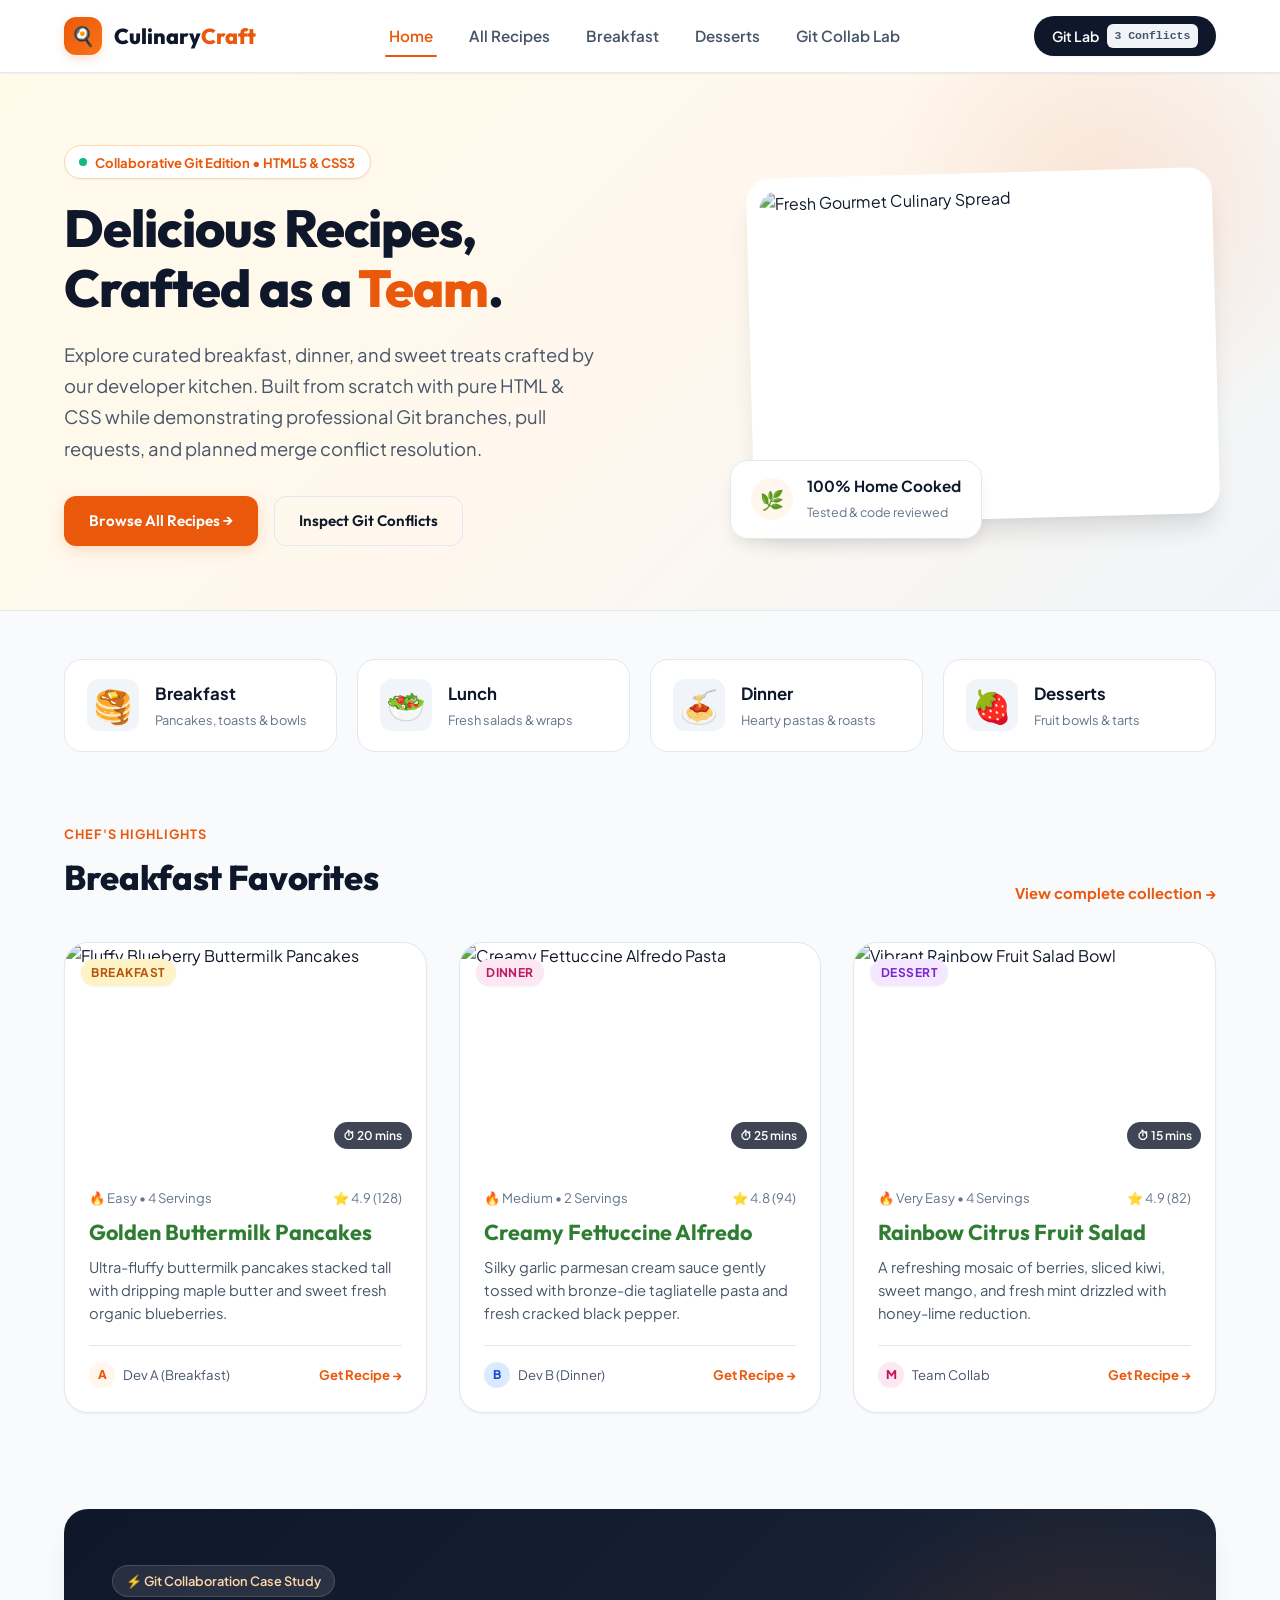
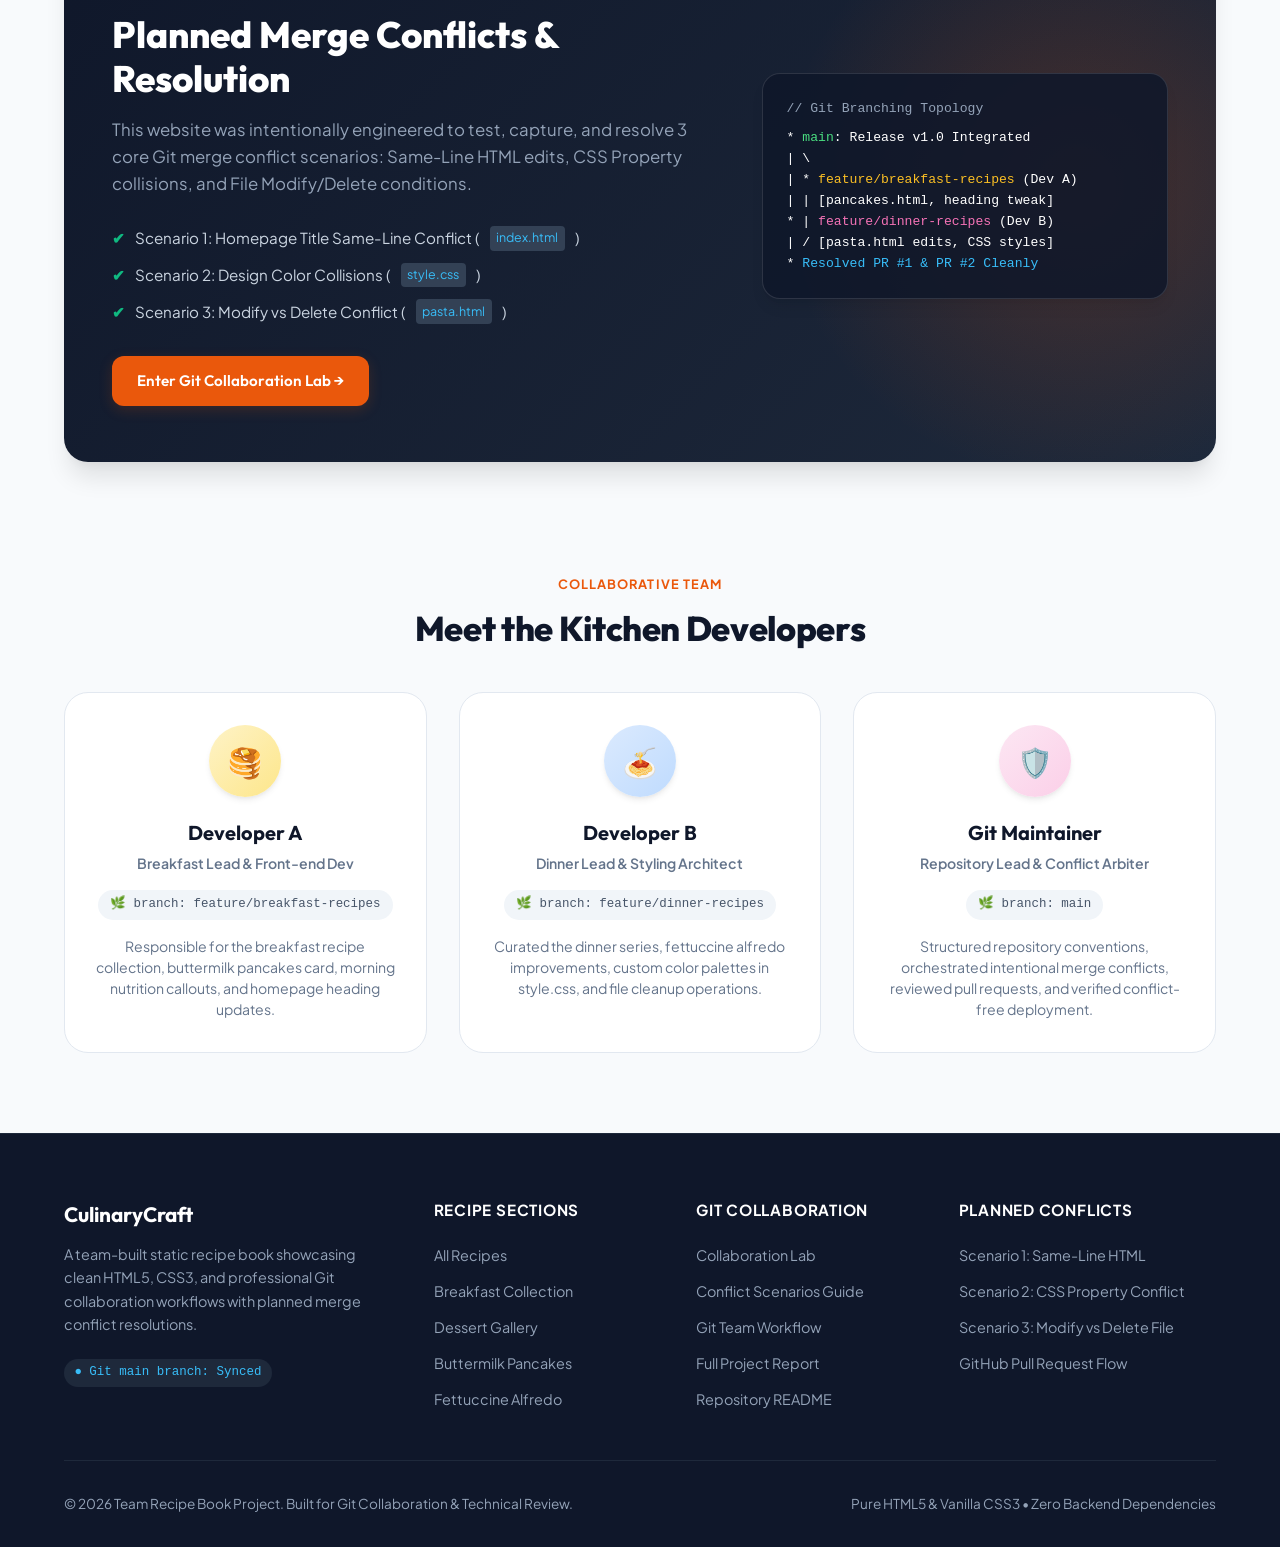
==== commit 6bdee652: "feat(breakfast): add morning collection and update heading to Breakfast Favorites" ====
--- a/index.html
+++ b/index.html
@@ -123,7 +123,7 @@
               Developer B: <h2>Community Recipe Collection</h2>
               Resolved: <h2>Community Recipe Collection</h2>
             -->
-            <h2 class="section-title" id="featured-heading">Community Recipe Collection</h2>
+            <h2 class="section-title" id="featured-heading">Breakfast Favorites</h2>
           </div>
           <a href="pages/recipes.html" class="section-link">View complete collection →</a>
         </div>
--- a/css/style.css
+++ b/css/style.css
@@ -617,7 +617,7 @@
   font-family: var(--font-heading);
   font-size: 1.35rem;
   font-weight: 700;
-  color: #333333; /* Base color before conflict branches */
+  color: #2e7d32; /* Organic Forest Green (Dev A) */
   margin-bottom: 0.65rem;
   line-height: 1.3;
   transition: var(--transition);
